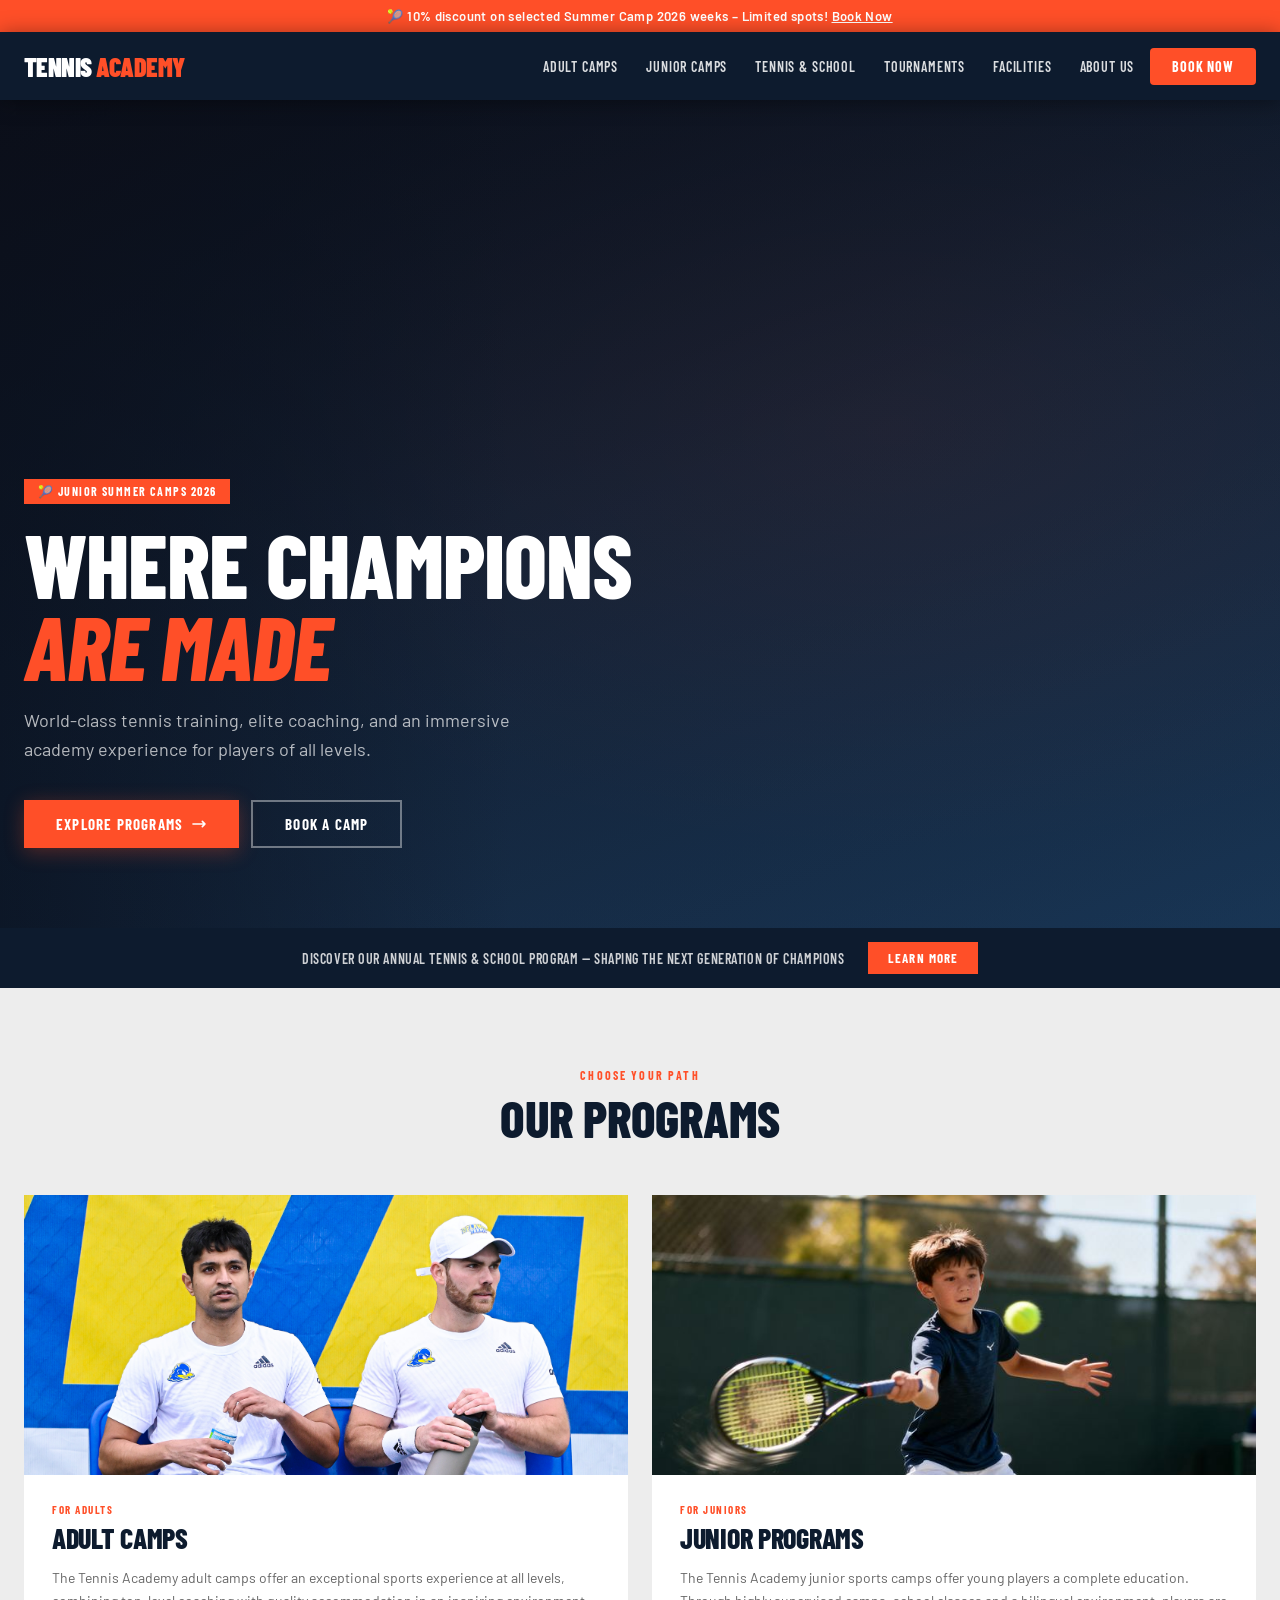
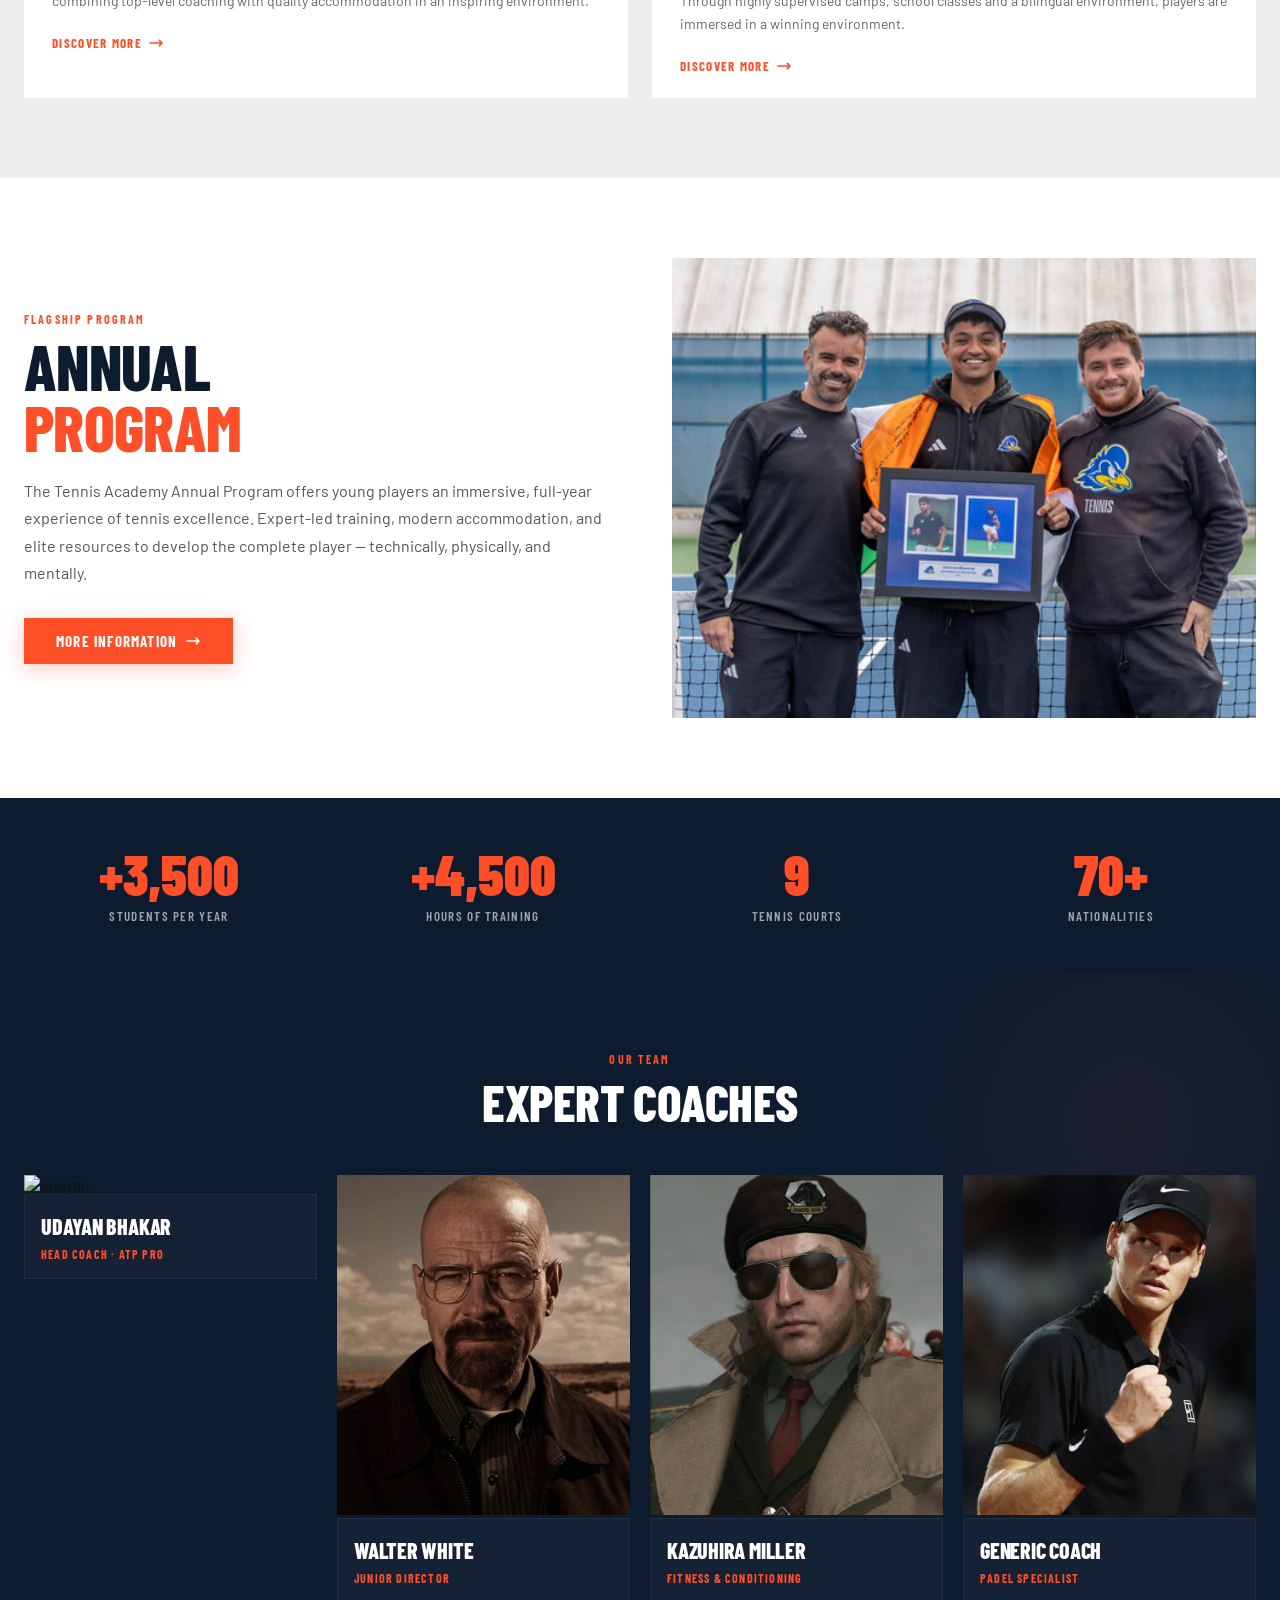
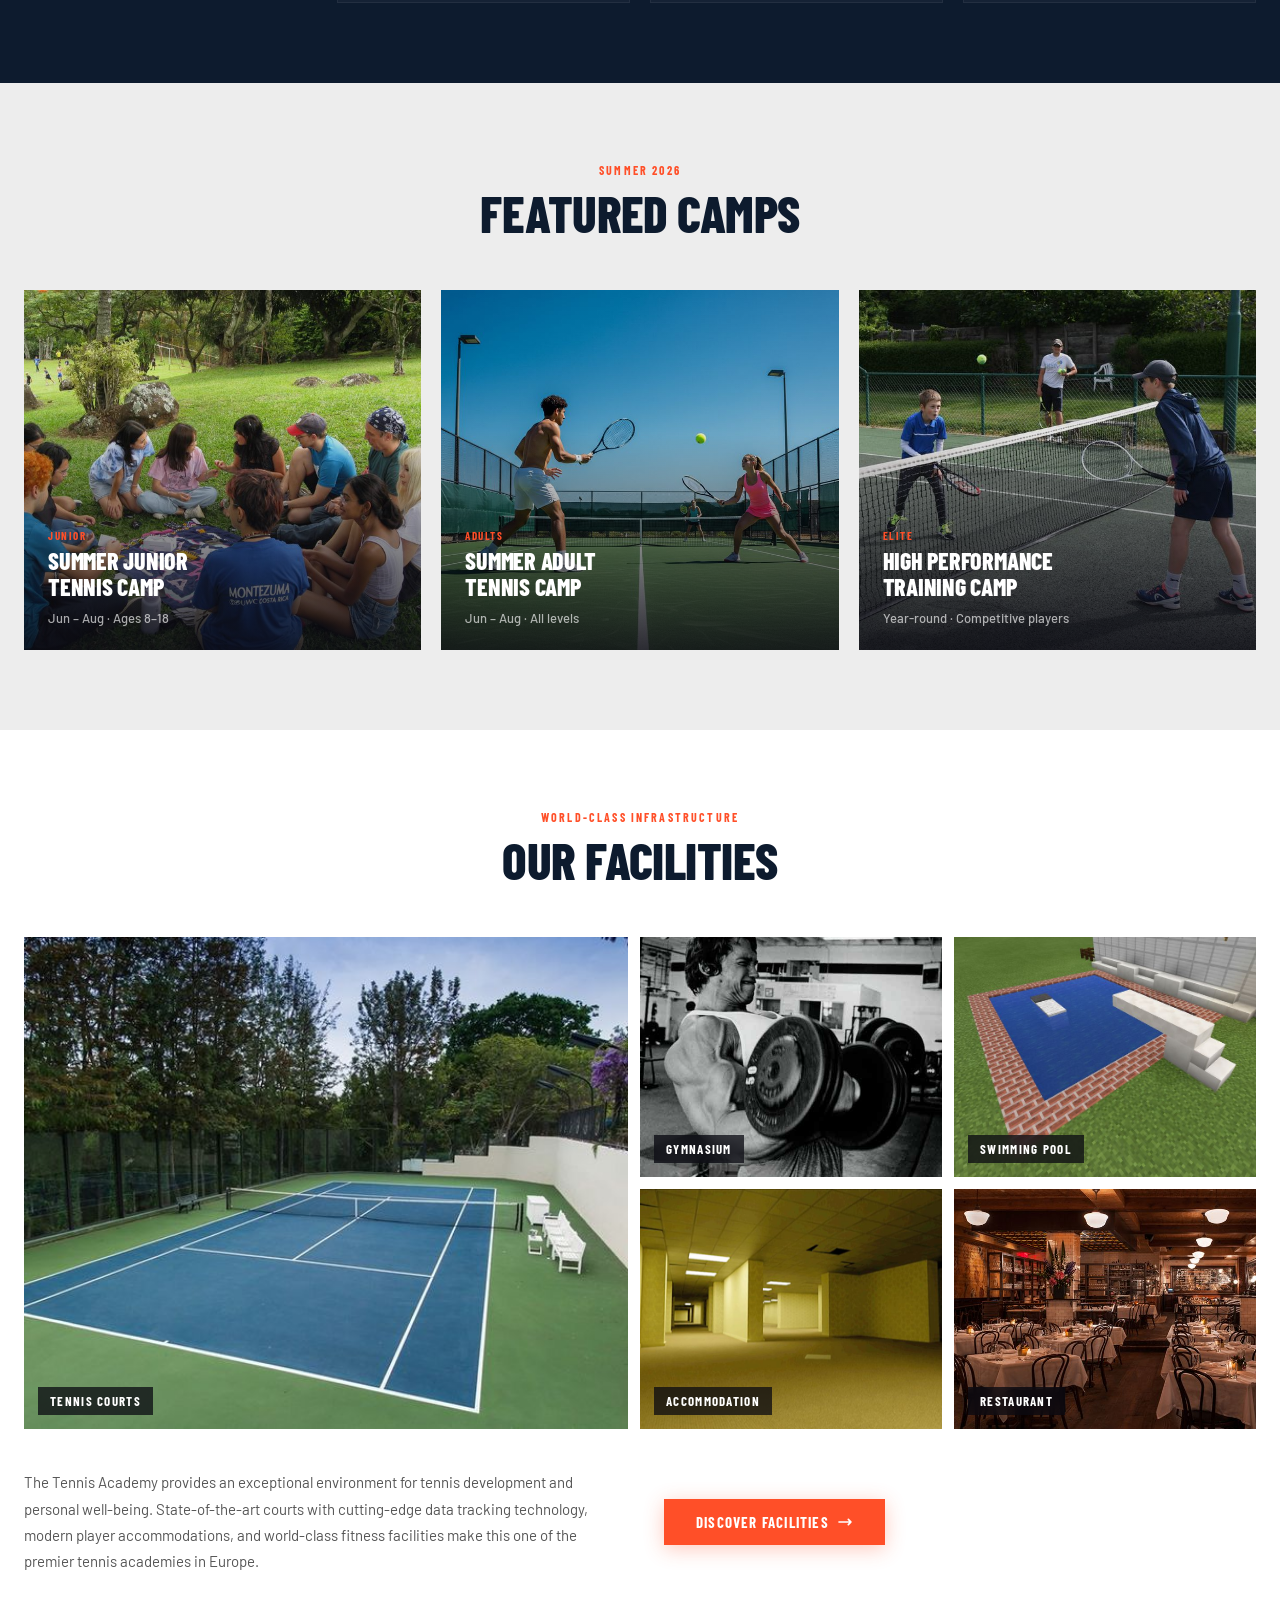
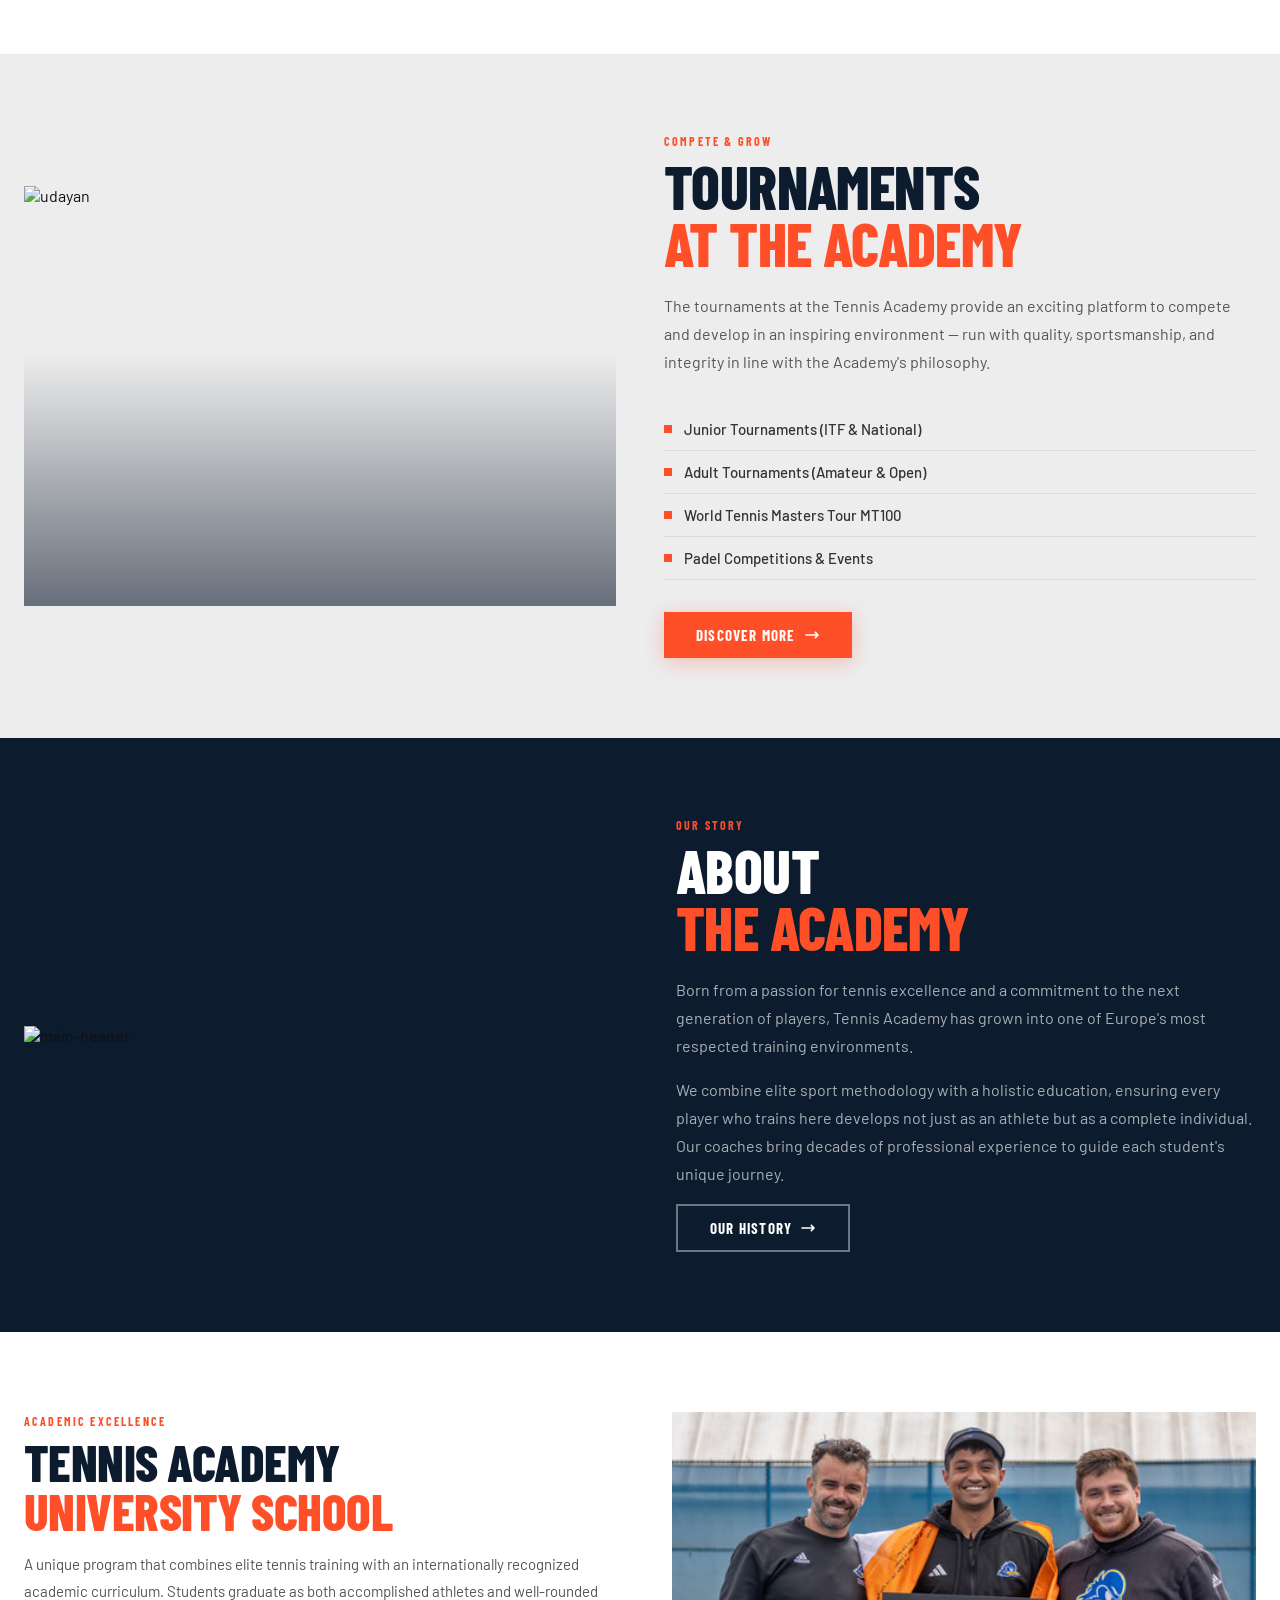
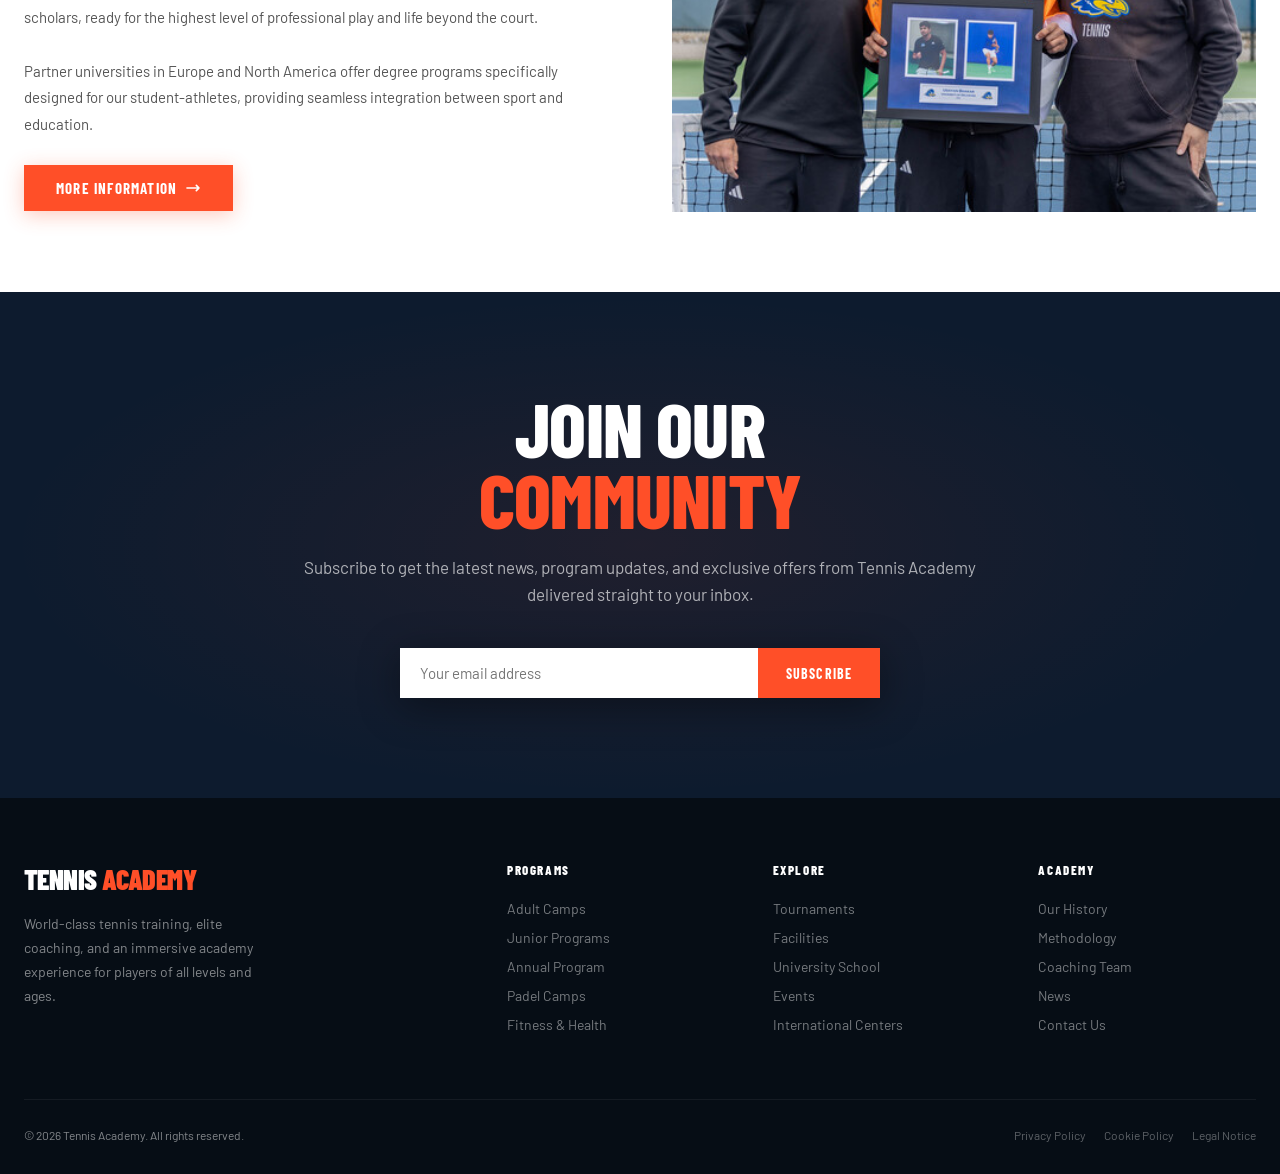
==== code/index.html @ d270b5f4 "Test Site deploy" ====
<!DOCTYPE html>
<html lang="en">
<head>
  <meta charset="UTF-8">
  <meta name="viewport" content="width=device-width, initial-scale=1.0">
  <title>Tennis Academy</title>

  <!-- Tailwind CSS (CDN) -->
  <script src="https://cdn.tailwindcss.com"></script>

  <!-- Google Fonts: Barlow + Barlow Condensed -->
  <link rel="preconnect" href="https://fonts.googleapis.com">
  <link rel="preconnect" href="https://fonts.gstatic.com" crossorigin>
  <link href="https://fonts.googleapis.com/css2?family=Barlow+Condensed:ital,wght@0,300;0,400;0,500;0,600;0,700;0,800;0,900;1,700&family=Barlow:wght@300;400;500;600;700&display=swap" rel="stylesheet">

  <!-- Stylesheet -->
  <link rel="stylesheet" href="styles.css">
</head>
<body>

<!-- ─── TOP BAR ─── -->
<div class="topbar">
  🎾 10% discount on selected Summer Camp 2026 weeks – Limited spots! <a href="#book">Book Now</a>
</div>

<!-- ─── NAV ─── -->
<nav>
  <div class="nav-inner">
    <div class="nav-logo">Tennis <span>Academy</span></div>
    <div class="nav-links">
      <a href="#programs">Adult Camps</a>
      <a href="#programs">Junior Camps</a>
      <a href="#annual">Tennis & School</a>
      <a href="#tournaments">Tournaments</a>
      <a href="#facilities">Facilities</a>
      <a href="#about">About Us</a>
      <a href="#book" class="nav-book">Book Now</a>
    </div>
    <div class="hamburger">
      <span></span><span></span><span></span>
    </div>
  </div>
</nav>

<!-- ─── HERO ─── -->
<section class="hero" id="home">
  <div class="hero-court-img">
    <img src="../assets/main-header.jpg" class="hero-img" alt="Tennis player">
    <div class="hero-img-overlay"></div>
  </div>
  <div style="position:absolute;inset:0;background:linear-gradient(160deg,rgba(10,10,18,0.75) 0%,rgba(10,10,18,0.3) 50%,rgba(10,10,18,0.1) 100%);"></div>
  <div class="hero-content">
    <div class="hero-badge">🎾 Junior Summer Camps 2026</div>
    <h1 class="hero-title">
      Where Champions<br><em>Are Made</em>
    </h1>
    <p class="hero-subtitle">
      World-class tennis training, elite coaching, and an immersive academy experience for players of all levels.
    </p>
    <div class="hero-actions">
      <a href="#programs" class="btn-primary">
        Explore Programs
        <svg width="16" height="16" fill="none" viewBox="0 0 24 24" stroke="currentColor" stroke-width="2.5"><path stroke-linecap="round" stroke-linejoin="round" d="M17 8l4 4m0 0l-4 4m4-4H3"/></svg>
      </a>
      <a href="#book" class="btn-outline">Book a Camp</a>
    </div>
  </div>
</section>

<!-- ─── ANNOUNCE STRIP ─── -->
<div class="announce-strip">
  <p>Discover our Annual Tennis & School Program — shaping the next generation of champions</p>
  <a href="#annual">Learn More</a>
</div>

<!-- ─── PROGRAMS ─── -->
<section class="programs-section" id="programs">
  <div style="max-width:1280px;margin:0 auto;">
    <div class="section-header">
      <span class="section-label">Choose Your Path</span>
      <h2 class="section-title">Our Programs</h2>
    </div>
    <div class="programs-grid">
      <div class="program-card">
        <div class="program-img-wrap">
          <img loading="lazy" src="../assets/adult camps.jpg" alt="Adult Camps" class="program-img">
          <div class="program-overlay"></div>
        </div>
        <div class="program-body">
          <span class="program-tag">For Adults</span>
          <h3 class="program-name">Adult Camps</h3>
          <p class="program-desc">The Tennis Academy adult camps offer an exceptional sports experience at all levels, combining top-level coaching with quality accommodation in an inspiring environment.</p>
          <a href="#" class="program-link">
            Discover More
            <svg width="16" height="16" fill="none" viewBox="0 0 24 24" stroke="currentColor" stroke-width="2.5"><path stroke-linecap="round" stroke-linejoin="round" d="M17 8l4 4m0 0l-4 4m4-4H3"/></svg>
          </a>
        </div>
      </div>
      <div class="program-card">
        <div class="program-img-wrap">
          <img loading="lazy" src="../assets/junior-program.jpg" alt="Junior Programs" class="program-img">
          <div class="program-overlay"></div>
        </div>
        <div class="program-body">
          <span class="program-tag">For Juniors</span>
          <h3 class="program-name">Junior Programs</h3>
          <p class="program-desc">The Tennis Academy junior sports camps offer young players a complete education. Through highly supervised camps, school classes and a bilingual environment, players are immersed in a winning environment.</p>
          <a href="#" class="program-link">
            Discover More
            <svg width="16" height="16" fill="none" viewBox="0 0 24 24" stroke="currentColor" stroke-width="2.5"><path stroke-linecap="round" stroke-linejoin="round" d="M17 8l4 4m0 0l-4 4m4-4H3"/></svg>
          </a>
        </div>
      </div>
    </div>
  </div>
</section>

<!-- ─── ANNUAL PROGRAM ─── -->
<section class="annual-section" id="annual">
  <div class="annual-inner">
    <div class="annual-text">
      <span class="section-label">Flagship Program</span>
      <h2>Annual<br><span>Program</span></h2>
      <p>The Tennis Academy Annual Program offers young players an immersive, full-year experience of tennis excellence. Expert-led training, modern accommodation, and elite resources to develop the complete player — technically, physically, and mentally.</p>
      <a href="#" class="btn-primary">
        More Information
        <svg width="16" height="16" fill="none" viewBox="0 0 24 24" stroke="currentColor" stroke-width="2.5"><path stroke-linecap="round" stroke-linejoin="round" d="M17 8l4 4m0 0l-4 4m4-4H3"/></svg>
      </a>
    </div>
    <div class="annual-img-wrap">
      <img loading="lazy" src="../assets/annual-program.jpg" alt="Annual Program" class="annual-img">
      <div class="annual-img-accent"></div>
    </div>
  </div>
</section>

<!-- ─── STATS BAR ─── -->
<div class="stats-bar">
  <div class="stats-inner">
    <div class="stat-item">
      <div class="stat-num">+3,500</div>
      <div class="stat-label">Students per year</div>
    </div>
    <div class="stat-item">
      <div class="stat-num">+4,500</div>
      <div class="stat-label">Hours of training</div>
    </div>
    <div class="stat-item">
      <div class="stat-num">9</div>
      <div class="stat-label">Tennis courts</div>
    </div>
    <div class="stat-item">
      <div class="stat-num">70+</div>
      <div class="stat-label">Nationalities</div>
    </div>
  </div>
</div>

<!-- ─── COACHES ─── -->
<section class="players-section" id="coaches">
  <div style="max-width:1280px;margin:0 auto;">
    <div class="section-header" style="margin-bottom:48px;">
      <span class="section-label">Our Team</span>
      <h2 class="section-title light">Expert Coaches</h2>
    </div>
    <div class="players-grid">
      <div class="player-card">
        <img loading="lazy" src="../assets/udayan.jpg" alt="udayan">
        <div class="player-card-body">
          <h4 class="player-name">Udayan Bhakar</h4>
          <span class="player-role">Head Coach · ATP Pro</span>
        </div>
      </div>
      <div class="player-card">
        <img loading="lazy" src="../assets/walter-white.jpg" alt="walter-white">
        <div class="player-card-body">
          <h4 class="player-name">Walter White</h4>
          <span class="player-role">Junior Director</span>
        </div>
      </div>
      <div class="player-card">
        <img loading="lazy" src="../assets/Kaz.jpg" alt="Kaz">
        <div class="player-card-body">
          <h4 class="player-name">Kazuhira Miller</h4>
          <span class="player-role">Fitness & Conditioning</span>
        </div>
      </div>
      <div class="player-card">
        <img loading="lazy" src="../assets/coach-2.jpg" alt="coach-2">
        <div class="player-card-body">
          <h4 class="player-name">Generic Coach</h4>
          <span class="player-role">Padel Specialist</span>
        </div>
      </div>
    </div>
  </div>
</section>

<!-- ─── FEATURED CAMPS ─── -->
<section class="camps-section" id="camps">
  <div style="max-width:1280px;margin:0 auto;">
    <div class="section-header">
      <span class="section-label">Summer 2026</span>
      <h2 class="section-title">Featured Camps</h2>
    </div>
    <div class="camps-grid">
      <div class="camp-card">
        <img loading="lazy" src="../assets/summer-junior-camp.jpg" alt="summer-junior-camp">
        <div class="camp-card-overlay">
          <span class="camp-type">Junior</span>
          <h3 class="camp-name">Summer Junior<br>Tennis Camp</h3>
          <div class="camp-meta">Jun – Aug · Ages 8–18</div>
        </div>
      </div>
      <div class="camp-card">
        <img loading="lazy" src="../assets/summer-adult-camp.jpg" alt="summer-adult-camp">
        <div class="camp-card-overlay">
          <span class="camp-type">Adults</span>
          <h3 class="camp-name">Summer Adult<br>Tennis Camp</h3>
          <div class="camp-meta">Jun – Aug · All levels</div>
        </div>
      </div>
      <div class="camp-card">
        <img loading="lazy" src="../assets/high-performance-camp.jpg" alt="high-performance-camp">
        <div class="camp-card-overlay">
          <span class="camp-type">Elite</span>
          <h3 class="camp-name">High Performance<br>Training Camp</h3>
          <div class="camp-meta">Year-round · Competitive players</div>
        </div>
      </div>
    </div>
  </div>
</section>

<!-- ─── FACILITIES ─── -->
<section class="facilities-section" id="facilities">
  <div style="max-width:1280px;margin:0 auto;">
    <div class="section-header">
      <span class="section-label">World-Class Infrastructure</span>
      <h2 class="section-title">Our Facilities</h2>
    </div>
    <div class="facilities-grid">
      <div class="facility-card">
        <img loading="lazy" src="../assets/tennis-court.jpg" alt="tennis-court">
        <div class="facility-label">Tennis Courts</div>
      </div>
      <div class="facility-card">
        <img loading="lazy" src="../assets/gymnasium.jpg" alt="gymnasium">
        <div class="facility-label">Gymnasium</div>
      </div>
      <div class="facility-card">
        <img loading="lazy" src="../assets/swimming-pool.jpg" alt="swimming-pool">
        <div class="facility-label">Swimming Pool</div>
      </div>
      <div class="facility-card">
        <img loading="lazy" src="../assets/accommodation.jpg" alt="accommodation">
        <div class="facility-label">Accommodation</div>
      </div>
      <div class="facility-card">
        <img loading="lazy" src="../assets/restaurant.jpg" alt="restaurant">
        <div class="facility-label">Restaurant</div>
      </div>
    </div>
    <div class="facilities-desc">
      <p>The Tennis Academy provides an exceptional environment for tennis development and personal well-being. State-of-the-art courts with cutting-edge data tracking technology, modern player accommodations, and world-class fitness facilities make this one of the premier tennis academies in Europe.</p>
      <div>
        <a href="#" class="btn-primary" style="margin-bottom:0;">
          Discover Facilities
          <svg width="16" height="16" fill="none" viewBox="0 0 24 24" stroke="currentColor" stroke-width="2.5"><path stroke-linecap="round" stroke-linejoin="round" d="M17 8l4 4m0 0l-4 4m4-4H3"/></svg>
        </a>
      </div>
    </div>
  </div>
</section>

<!-- ─── TOURNAMENTS ─── -->
<section class="tournaments-section" id="tournaments">
  <div class="tournaments-inner">
    <div class="tournament-img">
      <img loading="lazy" src="../assets/udayan.jpg" alt="udayan">
    </div>
    <div class="tournament-text">
      <span class="section-label">Compete & Grow</span>
      <h2>Tournaments<br><span>at the Academy</span></h2>
      <p>The tournaments at the Tennis Academy provide an exciting platform to compete and develop in an inspiring environment — run with quality, sportsmanship, and integrity in line with the Academy's philosophy.</p>
      <ul class="tournament-list">
        <li>Junior Tournaments (ITF & National)</li>
        <li>Adult Tournaments (Amateur & Open)</li>
        <li>World Tennis Masters Tour MT100</li>
        <li>Padel Competitions & Events</li>
      </ul>
      <a href="#" class="btn-primary">
        Discover More
        <svg width="16" height="16" fill="none" viewBox="0 0 24 24" stroke="currentColor" stroke-width="2.5"><path stroke-linecap="round" stroke-linejoin="round" d="M17 8l4 4m0 0l-4 4m4-4H3"/></svg>
      </a>
    </div>
  </div>
</section>

<!-- ─── ABOUT ─── -->
<section class="about-section" id="about">
  <div class="about-inner">
    <div class="about-img">
      <img loading="lazy" src="../assets/main-header.jpg" alt="main-header">
      <div class="about-img-frame"></div>
    </div>
    <div class="about-text">
      <span class="section-label" style="color:var(--primary);">Our Story</span>
      <h2>About<br><span>the Academy</span></h2>
      <p>Born from a passion for tennis excellence and a commitment to the next generation of players, Tennis Academy has grown into one of Europe's most respected training environments.</p>
      <p>We combine elite sport methodology with a holistic education, ensuring every player who trains here develops not just as an athlete but as a complete individual. Our coaches bring decades of professional experience to guide each student's unique journey.</p>
      <a href="#" class="btn-outline">
        Our History
        <svg width="16" height="16" fill="none" viewBox="0 0 24 24" stroke="currentColor" stroke-width="2.5"><path stroke-linecap="round" stroke-linejoin="round" d="M17 8l4 4m0 0l-4 4m4-4H3"/></svg>
      </a>
    </div>
  </div>
</section>

<!-- ─── UNIVERSITY SCHOOL ─── -->
<section class="university-section" id="school">
  <div class="university-inner">
    <div class="university-text">
      <span class="section-label">Academic Excellence</span>
      <h2>Tennis Academy<br><span>University School</span></h2>
      <p>A unique program that combines elite tennis training with an internationally recognized academic curriculum. Students graduate as both accomplished athletes and well-rounded scholars, ready for the highest level of professional play and life beyond the court.</p>
      <p>Partner universities in Europe and North America offer degree programs specifically designed for our student-athletes, providing seamless integration between sport and education.</p>
      <a href="#" class="btn-primary">
        More Information
        <svg width="16" height="16" fill="none" viewBox="0 0 24 24" stroke="currentColor" stroke-width="2.5"><path stroke-linecap="round" stroke-linejoin="round" d="M17 8l4 4m0 0l-4 4m4-4H3"/></svg>
      </a>
    </div>
    <div class="university-img">
      <img loading="lazy" src="../assets/annual-program.jpg" alt="annual-program">
    </div>
  </div>
</section>

<!-- ─── COMMUNITY CTA ─── -->
<section class="cta-section" id="book">
  <div class="cta-inner">
    <h2>Join Our<br><span>Community</span></h2>
    <p>Subscribe to get the latest news, program updates, and exclusive offers from Tennis Academy delivered straight to your inbox.</p>
    <div class="cta-form">
      <input type="email" placeholder="Your email address">
      <button type="button">Subscribe</button>
    </div>
  </div>
</section>

<!-- ─── FOOTER ─── -->
<footer>
  <div class="footer-inner">
    <div class="footer-top">
      <div class="footer-brand">
        <div class="footer-logo">Tennis <span>Academy</span></div>
        <p>World-class tennis training, elite coaching, and an immersive academy experience for players of all levels and ages.</p>
      </div>
      <div class="footer-col">
        <h5>Programs</h5>
        <ul>
          <li><a href="#">Adult Camps</a></li>
          <li><a href="#">Junior Programs</a></li>
          <li><a href="#">Annual Program</a></li>
          <li><a href="#">Padel Camps</a></li>
          <li><a href="#">Fitness & Health</a></li>
        </ul>
      </div>
      <div class="footer-col">
        <h5>Explore</h5>
        <ul>
          <li><a href="#">Tournaments</a></li>
          <li><a href="#">Facilities</a></li>
          <li><a href="#">University School</a></li>
          <li><a href="#">Events</a></li>
          <li><a href="#">International Centers</a></li>
        </ul>
      </div>
      <div class="footer-col">
        <h5>Academy</h5>
        <ul>
          <li><a href="#">Our History</a></li>
          <li><a href="#">Methodology</a></li>
          <li><a href="#">Coaching Team</a></li>
          <li><a href="#">News</a></li>
          <li><a href="#">Contact Us</a></li>
        </ul>
      </div>
    </div>
    <div class="footer-bottom">
      <span>© 2026 Tennis Academy. All rights reserved.</span>
      <div>
        <a href="#">Privacy Policy</a>
        <a href="#">Cookie Policy</a>
        <a href="#">Legal Notice</a>
      </div>
    </div>
  </div>
</footer>

<!-- JavaScript -->
<script src="main.js"></script>

</body>
</html>
---- code/styles.css ----
/* ─────────────────────────────────────────
   Tennis Academy — Stylesheet
   fonts loaded via index.html <link> tags
───────────────────────────────────────── */

/* ─── CSS VARIABLES ─── */
:root {
  --primary: #FF4F28;
  --primary-dark: #d93d1a;
  --primary-light: #ff6b4a;
  --secondary: #EDEDED;
  --dark: #0a0a0a;
  --navy: #0d1b2e;
  --navy-mid: #162840;
  --white: #ffffff;
}

/* ─── RESET ─── */
* { box-sizing: border-box; margin: 0; padding: 0; }

body {
  font-family: 'Barlow', sans-serif;
  background: #fff;
  color: #111;
  overflow-x: hidden;
}

h1, h2, h3, h4, h5 {
  font-family: 'Barlow Condensed', sans-serif;
  font-weight: 800;
  letter-spacing: -0.01em;
}

/* ─── TOP BAR ─── */
.topbar {
  background: var(--primary);
  color: white;
  text-align: center;
  font-size: 13px;
  font-weight: 600;
  padding: 8px 16px;
  letter-spacing: 0.03em;
}
.topbar a { color: white; text-decoration: underline; }

/* ─── NAV ─── */
nav {
  background: var(--navy);
  position: sticky;
  top: 0;
  z-index: 100;
  box-shadow: 0 2px 20px rgba(0,0,0,0.4);
}
.nav-inner {
  max-width: 1280px;
  margin: 0 auto;
  display: flex;
  align-items: center;
  justify-content: space-between;
  padding: 0 24px;
  height: 68px;
}
.nav-logo {
  font-family: 'Barlow Condensed', sans-serif;
  font-weight: 900;
  font-size: 26px;
  color: white;
  letter-spacing: -0.02em;
  text-transform: uppercase;
}
.nav-logo span { color: var(--primary); }
.nav-links {
  display: flex;
  gap: 4px;
  align-items: center;
}
.nav-links a {
  color: rgba(255,255,255,0.85);
  text-decoration: none;
  font-family: 'Barlow Condensed', sans-serif;
  font-weight: 600;
  font-size: 14px;
  letter-spacing: 0.06em;
  text-transform: uppercase;
  padding: 6px 12px;
  border-radius: 4px;
  transition: color 0.2s, background 0.2s;
}
.nav-links a:hover { color: white; background: rgba(255,255,255,0.08); }
.nav-book {
  background: var(--primary);
  color: white !important;
  padding: 10px 22px !important;
  border-radius: 4px;
  font-weight: 700 !important;
  transition: background 0.2s, transform 0.15s !important;
}
.nav-book:hover { background: var(--primary-dark) !important; transform: translateY(-1px); }

/* ─── MOBILE NAV TOGGLE ─── */
.hamburger {
  display: none;
  flex-direction: column;
  gap: 5px;
  cursor: pointer;
  padding: 4px;
}
.hamburger span {
  display: block;
  width: 24px; height: 2px;
  background: white;
  border-radius: 2px;
  transition: transform 0.3s;
}
@media (max-width: 1024px) {
  .nav-links { display: none; }
  .hamburger { display: flex; }
  .nav-links.open {
    display: flex;
    flex-direction: column;
    position: absolute;
    top: 68px;
    left: 0; right: 0;
    background: var(--navy);
    padding: 16px 24px 24px;
    gap: 4px;
    border-top: 1px solid rgba(255,255,255,0.08);
    box-shadow: 0 8px 32px rgba(0,0,0,0.5);
  }
}

/* ─── HERO ─── */
.hero {
  position: relative;
  height: 92vh;
  min-height: 600px;
  overflow: hidden;
  display: flex;
  align-items: flex-end;
}
.hero-bg {
  position: absolute;
  inset: 0;
  background: url('https://placehold.co/1600x900/0d1b2e/1e3a5f?text=') center/cover no-repeat;
}
.hero-bg::before {
  content: '';
  position: absolute;
  inset: 0;
  background: linear-gradient(
    to right,
    rgba(10,10,18,0.88) 0%,
    rgba(10,10,18,0.5) 50%,
    rgba(10,10,18,0.15) 100%
  );
}
.hero-bg::after {
  content: '';
  position: absolute;
  bottom: 0; left: 0; right: 0;
  height: 200px;
  background: linear-gradient(to top, rgba(10,10,18,0.9), transparent);
}
.hero-court-img {
  position: absolute;
  inset: 0;
  background:
    radial-gradient(ellipse at 70% 40%, rgba(255,79,40,0.08) 0%, transparent 60%),
    linear-gradient(160deg, #0d1b2e 0%, #162840 40%, #1a3a5c 100%);
  overflow: hidden;
}
.hero-img {
  position: absolute;
  inset: 0;
  width: 100%;
  height: 100%;
  object-fit: cover;
  opacity: 0.7;
  filter: saturate(0.8);
  mix-blend-mode: luminosity;
}
.hero-img-overlay {
  position: absolute;
  inset: 0;
  width: 100%;
  background: linear-gradient(to right, rgba(13,27,46,1) 0%, transparent 40%);
}
.hero-content {
  position: relative;
  z-index: 2;
  max-width: 1280px;
  width: 100%;
  margin: 0 auto;
  padding: 0 24px 80px;
}
.hero-badge {
  display: inline-block;
  background: var(--primary);
  color: white;
  font-family: 'Barlow Condensed', sans-serif;
  font-weight: 700;
  font-size: 12px;
  letter-spacing: 0.12em;
  text-transform: uppercase;
  padding: 5px 14px;
  margin-bottom: 18px;
}
.hero-title {
  font-size: clamp(52px, 7vw, 96px);
  color: white;
  line-height: 0.92;
  text-transform: uppercase;
  margin-bottom: 20px;
}
.hero-title em {
  color: var(--primary);
  font-style: italic;
}
.hero-subtitle {
  color: rgba(255,255,255,0.7);
  font-size: 18px;
  max-width: 520px;
  line-height: 1.6;
  margin-bottom: 36px;
  font-weight: 400;
}
.hero-actions { display: flex; gap: 12px; flex-wrap: wrap; }

/* ─── BUTTONS ─── */
.btn-primary {
  background: var(--primary);
  color: white;
  font-family: 'Barlow Condensed', sans-serif;
  font-weight: 700;
  font-size: 15px;
  letter-spacing: 0.08em;
  text-transform: uppercase;
  padding: 14px 32px;
  border: none;
  cursor: pointer;
  text-decoration: none;
  display: inline-flex;
  align-items: center;
  gap: 8px;
  transition: background 0.2s, transform 0.15s, box-shadow 0.2s;
  box-shadow: 0 4px 20px rgba(255,79,40,0.3);
}
.btn-primary:hover {
  background: var(--primary-dark);
  transform: translateY(-2px);
  box-shadow: 0 6px 28px rgba(255,79,40,0.45);
}
.btn-outline {
  background: transparent;
  color: white;
  font-family: 'Barlow Condensed', sans-serif;
  font-weight: 700;
  font-size: 15px;
  letter-spacing: 0.08em;
  text-transform: uppercase;
  padding: 13px 32px;
  border: 2px solid rgba(255,255,255,0.4);
  cursor: pointer;
  text-decoration: none;
  display: inline-flex;
  align-items: center;
  gap: 8px;
  transition: border-color 0.2s, background 0.2s, transform 0.15s;
}
.btn-outline:hover {
  border-color: white;
  background: rgba(255,255,255,0.08);
  transform: translateY(-2px);
}

/* ─── ANNOUNCEMENT STRIP ─── */
.announce-strip {
  background: var(--navy);
  color: white;
  padding: 14px 24px;
  display: flex;
  align-items: center;
  justify-content: center;
  gap: 24px;
  flex-wrap: wrap;
}
.announce-strip p {
  font-family: 'Barlow Condensed', sans-serif;
  font-weight: 600;
  font-size: 14px;
  letter-spacing: 0.04em;
  text-transform: uppercase;
  color: rgba(255,255,255,0.8);
}
.announce-strip a {
  background: var(--primary);
  color: white;
  font-family: 'Barlow Condensed', sans-serif;
  font-weight: 700;
  font-size: 13px;
  letter-spacing: 0.08em;
  text-transform: uppercase;
  padding: 8px 20px;
  text-decoration: none;
  transition: background 0.2s;
}
.announce-strip a:hover { background: var(--primary-dark); }

/* ─── SECTION HEADER ─── */
.section-header {
  text-align: center;
  margin-bottom: 52px;
}
.section-label {
  font-family: 'Barlow Condensed', sans-serif;
  font-weight: 700;
  font-size: 12px;
  letter-spacing: 0.18em;
  text-transform: uppercase;
  color: var(--primary);
  margin-bottom: 10px;
  display: block;
}
.section-title {
  font-size: clamp(36px, 4vw, 56px);
  color: var(--navy);
  text-transform: uppercase;
  line-height: 1;
}
.section-title.light { color: white; }

/* ─── PROGRAMS ─── */
.programs-section {
  background: var(--secondary);
  padding: 80px 24px;
}
.programs-grid {
  max-width: 1280px;
  margin: 0 auto;
  display: grid;
  grid-template-columns: repeat(2, 1fr);
  gap: 24px;
}
@media (max-width: 768px) { .programs-grid { grid-template-columns: 1fr; } }
.program-card {
  background: white;
  overflow: hidden;
  position: relative;
  cursor: pointer;
}
.program-card:hover .program-img { transform: scale(1.05); }
.program-card:hover .program-overlay { opacity: 1; }
.program-img-wrap {
  height: 280px;
  overflow: hidden;
  position: relative;
}
.program-img {
  width: 100%;
  height: 100%;
  object-fit: cover;
  object-position: center 20%;
  transition: transform 0.5s cubic-bezier(0.25,0.46,0.45,0.94);
}
.program-overlay {
  position: absolute;
  inset: 0;
  background: rgba(255,79,40,0.2);
  opacity: 0;
  transition: opacity 0.3s;
}
.program-body {
  padding: 28px 28px 24px;
}
.program-tag {
  font-family: 'Barlow Condensed', sans-serif;
  font-weight: 700;
  font-size: 11px;
  letter-spacing: 0.14em;
  text-transform: uppercase;
  color: var(--primary);
  margin-bottom: 8px;
  display: block;
}
.program-name {
  font-size: 28px;
  color: var(--navy);
  text-transform: uppercase;
  margin-bottom: 12px;
  line-height: 1.05;
}
.program-desc {
  color: #666;
  font-size: 14px;
  line-height: 1.65;
  margin-bottom: 20px;
}
.program-link {
  display: inline-flex;
  align-items: center;
  gap: 6px;
  color: var(--primary);
  font-family: 'Barlow Condensed', sans-serif;
  font-weight: 700;
  font-size: 13px;
  letter-spacing: 0.1em;
  text-transform: uppercase;
  text-decoration: none;
  transition: gap 0.2s;
}
.program-link:hover { gap: 10px; }
.program-link svg { transition: transform 0.2s; }
.program-link:hover svg { transform: translateX(3px); }

/* ─── ANNUAL PROGRAM ─── */
.annual-section {
  background: white;
  padding: 80px 24px;
}
.annual-inner {
  max-width: 1280px;
  margin: 0 auto;
  display: grid;
  grid-template-columns: 1fr 1fr;
  gap: 64px;
  align-items: center;
}
@media (max-width: 900px) { .annual-inner { grid-template-columns: 1fr; } }
.annual-text h2 {
  font-size: clamp(40px, 5vw, 64px);
  color: var(--navy);
  text-transform: uppercase;
  line-height: 0.95;
  margin-bottom: 20px;
}
.annual-text h2 span { color: var(--primary); }
.annual-text p {
  color: #555;
  font-size: 16px;
  line-height: 1.7;
  margin-bottom: 32px;
}
.annual-img-wrap {
  position: relative;
  height: 460px;
}
.annual-img {
  width: 100%;
  height: 100%;
  object-fit: cover;
}
.annual-img-accent {
  position: absolute;
  bottom: -16px;
  right: -16px;
  width: 120px;
  height: 120px;
  background: var(--primary);
  z-index: -1;
}

/* ─── STATS BAR ─── */
.stats-bar {
  background: var(--navy);
  padding: 48px 24px;
}
.stats-inner {
  max-width: 1280px;
  margin: 0 auto;
  display: grid;
  grid-template-columns: repeat(4, 1fr);
  gap: 24px;
  text-align: center;
}
@media (max-width: 768px) { .stats-inner { grid-template-columns: repeat(2, 1fr); } }
.stat-num {
  font-family: 'Barlow Condensed', sans-serif;
  font-weight: 900;
  font-size: 56px;
  color: var(--primary);
  line-height: 1;
  margin-bottom: 6px;
}
.stat-num sup {
  font-size: 26px;
  vertical-align: super;
}
.stat-label {
  font-family: 'Barlow Condensed', sans-serif;
  font-weight: 600;
  font-size: 13px;
  letter-spacing: 0.1em;
  text-transform: uppercase;
  color: rgba(255,255,255,0.6);
}

/* ─── FEATURED CAMPS ─── */
.camps-section {
  background: var(--secondary);
  padding: 80px 24px;
}
.camps-grid {
  max-width: 1280px;
  margin: 0 auto;
  display: grid;
  grid-template-columns: repeat(3, 1fr);
  gap: 20px;
}
@media (max-width: 900px) { .camps-grid { grid-template-columns: 1fr 1fr; } }
@media (max-width: 600px) { .camps-grid { grid-template-columns: 1fr; } }
.camp-card {
  position: relative;
  height: 360px;
  overflow: hidden;
  cursor: pointer;
}
.camp-card img {
  width: 100%;
  height: 100%;
  object-fit: cover;
  transition: transform 0.5s cubic-bezier(0.25,0.46,0.45,0.94);
}
.camp-card:hover img { transform: scale(1.08); }
.camp-card-overlay {
  position: absolute;
  inset: 0;
  background: linear-gradient(to top, rgba(10,10,18,0.85) 0%, rgba(10,10,18,0.1) 60%);
  display: flex;
  flex-direction: column;
  justify-content: flex-end;
  padding: 24px;
}
.camp-type {
  font-family: 'Barlow Condensed', sans-serif;
  font-weight: 700;
  font-size: 11px;
  letter-spacing: 0.14em;
  text-transform: uppercase;
  color: var(--primary);
  margin-bottom: 6px;
}
.camp-name {
  font-size: 24px;
  color: white;
  text-transform: uppercase;
  line-height: 1.1;
}
.camp-meta {
  margin-top: 10px;
  font-size: 13px;
  color: rgba(255,255,255,0.65);
  font-weight: 500;
}

/* ─── PLAYERS / COACHES ─── */
.players-section {
  background: var(--navy);
  padding: 80px 24px;
  position: relative;
  overflow: hidden;
}
.players-section::before {
  content: '';
  position: absolute;
  top: -100px; right: -100px;
  width: 500px; height: 500px;
  background: radial-gradient(circle, rgba(255,79,40,0.06) 0%, transparent 70%);
}
.players-grid {
  max-width: 1280px;
  margin: 0 auto;
  display: grid;
  grid-template-columns: repeat(4, 1fr);
  gap: 20px;
}
@media (max-width: 900px) { .players-grid { grid-template-columns: repeat(2, 1fr); } }
.player-card {
  position: relative;
  overflow: hidden;
  cursor: pointer;
}
.player-card img {
  width: 100%;
  height: 340px;
  object-fit: cover;
  filter: grayscale(20%);
  transition: filter 0.3s, transform 0.4s;
}
.player-card:hover img {
  filter: grayscale(0%);
  transform: scale(1.04);
}
.player-card-body {
  background: rgba(255,255,255,0.03);
  border: 1px solid rgba(255,255,255,0.06);
  padding: 18px 16px 16px;
}
.player-name {
  font-size: 22px;
  color: white;
  text-transform: uppercase;
  margin-bottom: 4px;
}
.player-role {
  font-size: 12px;
  color: var(--primary);
  font-family: 'Barlow Condensed', sans-serif;
  font-weight: 700;
  letter-spacing: 0.1em;
  text-transform: uppercase;
}

/* ─── FACILITIES ─── */
.facilities-section {
  background: white;
  padding: 80px 24px;
}
.facilities-grid {
  max-width: 1280px;
  margin: 0 auto;
  display: grid;
  grid-template-columns: 2fr 1fr 1fr;
  grid-template-rows: 240px 240px;
  gap: 12px;
}
@media (max-width: 900px) { .facilities-grid { grid-template-columns: 1fr 1fr; grid-template-rows: auto; } }
.facility-card {
  overflow: hidden;
  position: relative;
  cursor: pointer;
}
.facility-card img {
  width: 100%;
  height: 100%;
  object-fit: cover;
  transition: transform 0.5s;
}
.facility-card:hover img { transform: scale(1.06); }
.facility-card:first-child { grid-row: 1 / 3; }
.facility-label {
  position: absolute;
  bottom: 14px;
  left: 14px;
  background: rgba(10,10,18,0.75);
  backdrop-filter: blur(6px);
  color: white;
  font-family: 'Barlow Condensed', sans-serif;
  font-weight: 700;
  font-size: 13px;
  letter-spacing: 0.1em;
  text-transform: uppercase;
  padding: 6px 12px;
}
.facilities-desc {
  max-width: 1280px;
  margin: 40px auto 0;
  display: grid;
  grid-template-columns: 1fr 1fr;
  gap: 48px;
  align-items: center;
}
@media (max-width: 768px) { .facilities-desc { grid-template-columns: 1fr; } }
.facilities-desc p {
  color: #555;
  font-size: 15px;
  line-height: 1.75;
}

/* ─── ABOUT ─── */
.about-section {
  background: var(--navy);
  padding: 80px 24px;
}
.about-inner {
  max-width: 1280px;
  margin: 0 auto;
  display: grid;
  grid-template-columns: 1fr 1fr;
  gap: 72px;
  align-items: center;
}
@media (max-width: 900px) { .about-inner { grid-template-columns: 1fr; } }
.about-img { position: relative; }
.about-img img {
  width: 100%;
  height: 500px;
  object-fit: cover;
}
.about-img-frame {
  position: absolute;
  top: -12px;
  left: -12px;
  right: 12px;
  bottom: 12px;
  border: 2px solid var(--primary);
  z-index: -1;
}
.about-text h2 {
  font-size: clamp(40px, 5vw, 60px);
  color: white;
  text-transform: uppercase;
  line-height: 0.95;
  margin-bottom: 20px;
}
.about-text h2 span { color: var(--primary); }
.about-text p {
  color: rgba(255,255,255,0.65);
  font-size: 16px;
  line-height: 1.75;
  margin-bottom: 16px;
}

/* ─── TOURNAMENTS ─── */
.tournaments-section {
  background: var(--secondary);
  padding: 80px 24px;
}
.tournaments-inner {
  max-width: 1280px;
  margin: 0 auto;
  display: grid;
  grid-template-columns: 1fr 1fr;
  gap: 48px;
  align-items: center;
}
@media (max-width: 900px) { .tournaments-inner { grid-template-columns: 1fr; } }
.tournament-img {
  position: relative;
  height: 420px;
  overflow: hidden;
}
.tournament-img img {
  width: 100%;
  height: 100%;
  object-fit: cover;
}
.tournament-img::after {
  content: '';
  position: absolute;
  inset: 0;
  background: linear-gradient(to bottom, transparent 40%, rgba(13,27,46,0.6));
}
.tournament-text h2 {
  font-size: clamp(40px, 5vw, 60px);
  color: var(--navy);
  text-transform: uppercase;
  line-height: 0.95;
  margin-bottom: 20px;
}
.tournament-text h2 span { color: var(--primary); }
.tournament-text p {
  color: #555;
  font-size: 16px;
  line-height: 1.75;
  margin-bottom: 32px;
}
.tournament-list {
  list-style: none;
  margin-bottom: 32px;
}
.tournament-list li {
  display: flex;
  align-items: center;
  gap: 12px;
  padding: 12px 0;
  border-bottom: 1px solid rgba(0,0,0,0.08);
  font-size: 15px;
  font-weight: 500;
  color: #333;
}
.tournament-list li::before {
  content: '';
  width: 8px; height: 8px;
  background: var(--primary);
  flex-shrink: 0;
}

/* ─── UNIVERSITY ─── */
.university-section {
  background: white;
  padding: 80px 24px;
}
.university-inner {
  max-width: 1280px;
  margin: 0 auto;
  display: grid;
  grid-template-columns: 1fr 1fr;
  gap: 64px;
  align-items: center;
}
@media (max-width: 900px) { .university-inner { grid-template-columns: 1fr; } }
.university-text h2 {
  font-size: clamp(36px, 4vw, 52px);
  color: var(--navy);
  text-transform: uppercase;
  line-height: 0.95;
  margin-bottom: 16px;
}
.university-text h2 span { color: var(--primary); }
.university-text p {
  color: #555;
  font-size: 15px;
  line-height: 1.75;
  margin-bottom: 28px;
}
.university-img {
  height: 400px;
  overflow: hidden;
  position: relative;
}
.university-img img { width: 100%; height: 100%; object-fit: cover; }

/* ─── COMMUNITY CTA ─── */
.cta-section {
  background: var(--navy);
  position: relative;
  overflow: hidden;
  padding: 100px 24px;
  text-align: center;
}
.cta-section::before {
  content: '';
  position: absolute;
  inset: 0;
  background: url('https://placehold.co/1600x600/0d1b2e/162840?text=') center/cover;
  opacity: 0.3;
}
.cta-section::after {
  content: '';
  position: absolute;
  inset: 0;
  background: radial-gradient(ellipse at center, rgba(255,79,40,0.08) 0%, transparent 70%);
}
.cta-inner {
  position: relative;
  z-index: 2;
  max-width: 700px;
  margin: 0 auto;
}
.cta-inner h2 {
  font-size: clamp(44px, 6vw, 80px);
  color: white;
  text-transform: uppercase;
  line-height: 0.92;
  margin-bottom: 20px;
}
.cta-inner h2 span { color: var(--primary); }
.cta-inner p {
  color: rgba(255,255,255,0.65);
  font-size: 17px;
  line-height: 1.6;
  margin-bottom: 40px;
}
.cta-form {
  display: flex;
  gap: 0;
  max-width: 480px;
  margin: 0 auto;
  box-shadow: 0 8px 40px rgba(0,0,0,0.4);
}
.cta-form input {
  flex: 1;
  padding: 16px 20px;
  border: none;
  font-family: 'Barlow', sans-serif;
  font-size: 15px;
  outline: none;
  background: white;
}
.cta-form button {
  background: var(--primary);
  color: white;
  border: none;
  padding: 16px 28px;
  font-family: 'Barlow Condensed', sans-serif;
  font-weight: 700;
  font-size: 14px;
  letter-spacing: 0.08em;
  text-transform: uppercase;
  cursor: pointer;
  transition: background 0.2s;
  white-space: nowrap;
}
.cta-form button:hover { background: var(--primary-dark); }

/* ─── FOOTER ─── */
footer {
  background: #060d15;
  color: rgba(255,255,255,0.5);
  padding: 64px 24px 32px;
}
.footer-inner {
  max-width: 1280px;
  margin: 0 auto;
}
.footer-top {
  display: grid;
  grid-template-columns: 2fr 1fr 1fr 1fr;
  gap: 48px;
  margin-bottom: 56px;
}
@media (max-width: 900px) { .footer-top { grid-template-columns: 1fr 1fr; } }
@media (max-width: 600px) { .footer-top { grid-template-columns: 1fr; } }
.footer-logo {
  font-family: 'Barlow Condensed', sans-serif;
  font-weight: 900;
  font-size: 28px;
  color: white;
  text-transform: uppercase;
  letter-spacing: -0.02em;
  margin-bottom: 16px;
}
.footer-logo span { color: var(--primary); }
.footer-brand p {
  font-size: 14px;
  line-height: 1.7;
  max-width: 260px;
  margin-bottom: 24px;
}
.footer-socials { display: flex; gap: 10px; }
.social-btn {
  width: 38px; height: 38px;
  border: 1px solid rgba(255,255,255,0.15);
  display: flex; align-items: center; justify-content: center;
  color: rgba(255,255,255,0.5);
  font-size: 14px;
  font-weight: 700;
  font-family: 'Barlow Condensed', sans-serif;
  cursor: pointer;
  transition: border-color 0.2s, color 0.2s, background 0.2s;
  text-decoration: none;
}
.social-btn:hover { border-color: var(--primary); color: var(--primary); }
.footer-col h5 {
  font-size: 13px;
  letter-spacing: 0.12em;
  text-transform: uppercase;
  color: white;
  margin-bottom: 20px;
}
.footer-col ul { list-style: none; }
.footer-col ul li { margin-bottom: 10px; }
.footer-col ul li a {
  color: rgba(255,255,255,0.45);
  text-decoration: none;
  font-size: 14px;
  transition: color 0.2s;
}
.footer-col ul li a:hover { color: var(--primary); }
.footer-bottom {
  border-top: 1px solid rgba(255,255,255,0.06);
  padding-top: 28px;
  display: flex;
  justify-content: space-between;
  align-items: center;
  flex-wrap: wrap;
  gap: 12px;
  font-size: 12px;
}
.footer-bottom a {
  color: rgba(255,255,255,0.35);
  text-decoration: none;
  margin-left: 16px;
  transition: color 0.2s;
}
.footer-bottom a:hover { color: var(--primary); }

/* ─── PARTNERS BAR ─── */
.partners-bar {
  background: white;
  padding: 32px 24px;
  border-top: 1px solid rgba(0,0,0,0.07);
  border-bottom: 1px solid rgba(0,0,0,0.07);
}
.partners-inner {
  max-width: 1280px;
  margin: 0 auto;
  display: flex;
  align-items: center;
  justify-content: center;
  gap: 48px;
  flex-wrap: wrap;
}
.partner-logo {
  font-family: 'Barlow Condensed', sans-serif;
  font-weight: 700;
  font-size: 18px;
  letter-spacing: 0.05em;
  color: #bbb;
  text-transform: uppercase;
  transition: color 0.2s;
}
.partner-logo:hover { color: var(--primary); }

/* ─── ANIMATIONS ─── */
@keyframes fadeInUp {
  from { opacity: 0; transform: translateY(24px); }
  to { opacity: 1; transform: translateY(0); }
}
.hero-content > * {
  animation: fadeInUp 0.7s ease both;
}
.hero-content > *:nth-child(1) { animation-delay: 0.1s; }
.hero-content > *:nth-child(2) { animation-delay: 0.25s; }
.hero-content > *:nth-child(3) { animation-delay: 0.4s; }
.hero-content > *:nth-child(4) { animation-delay: 0.55s; }
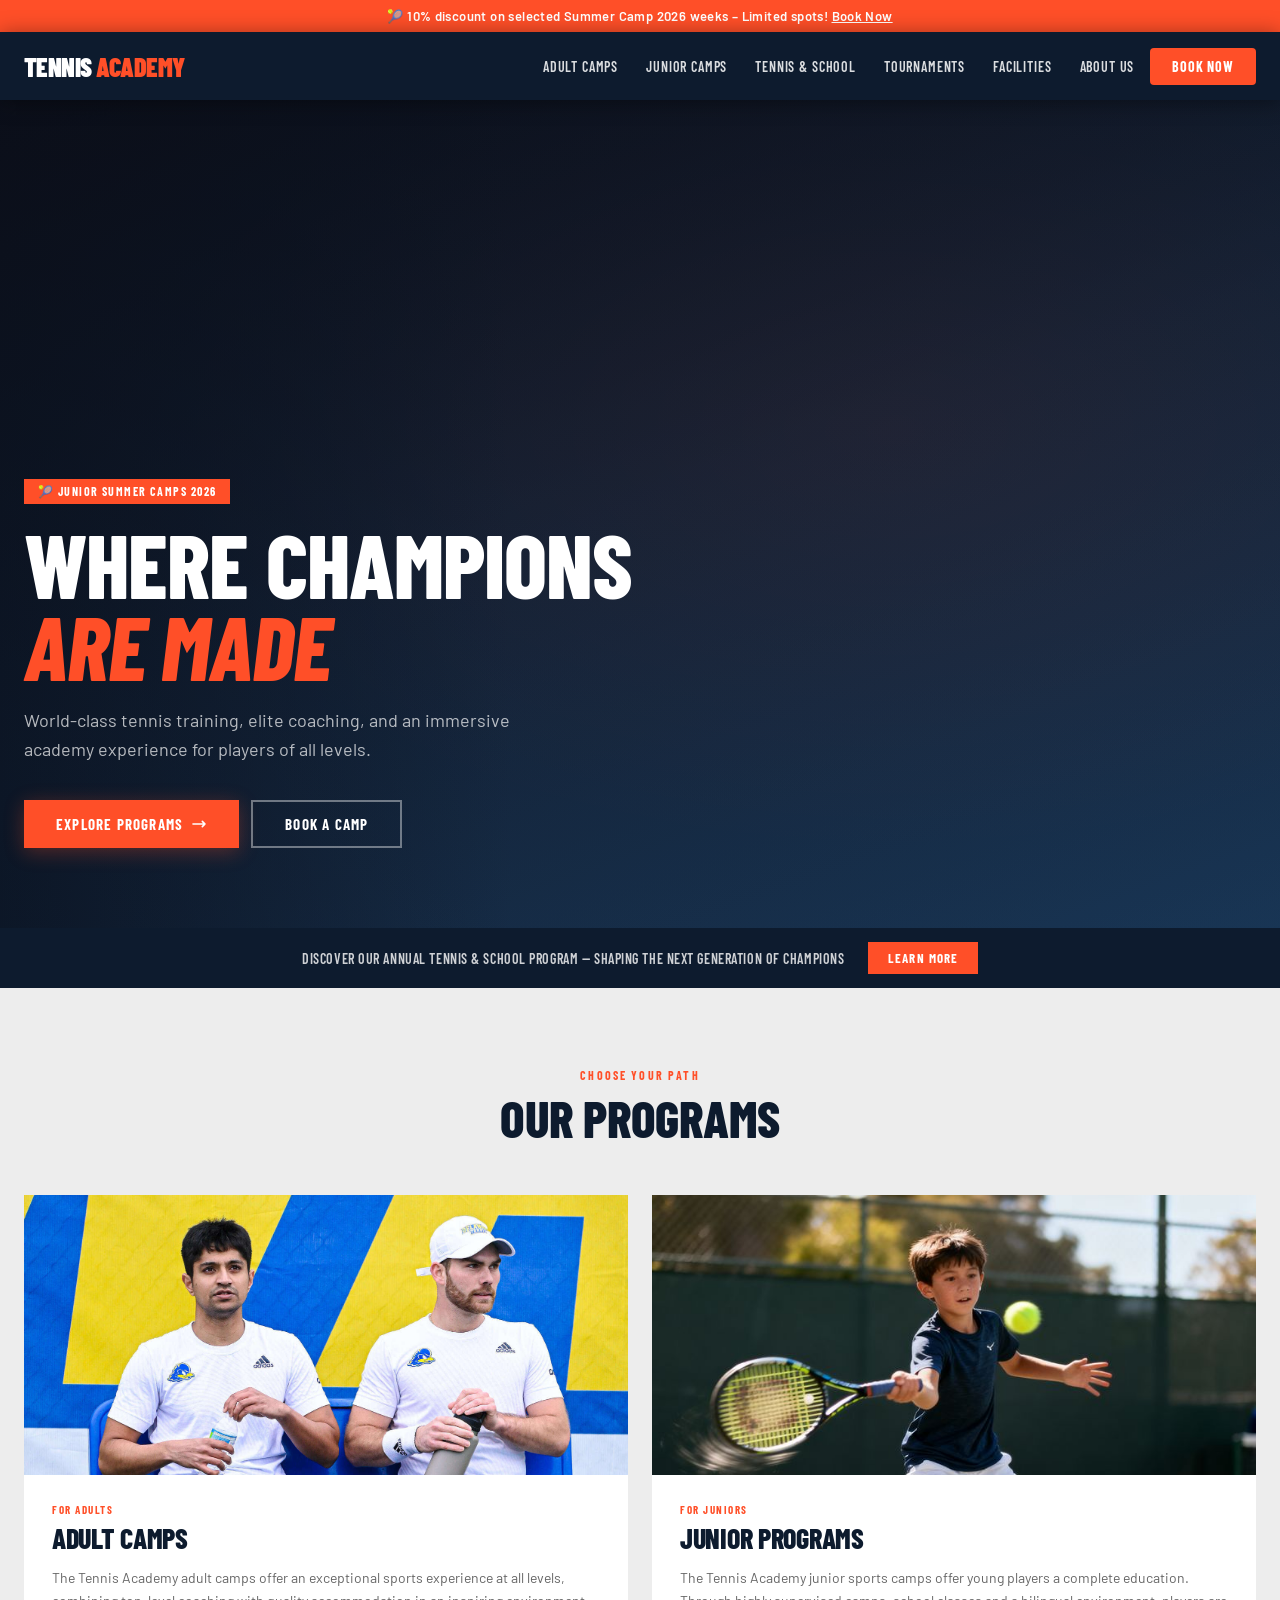
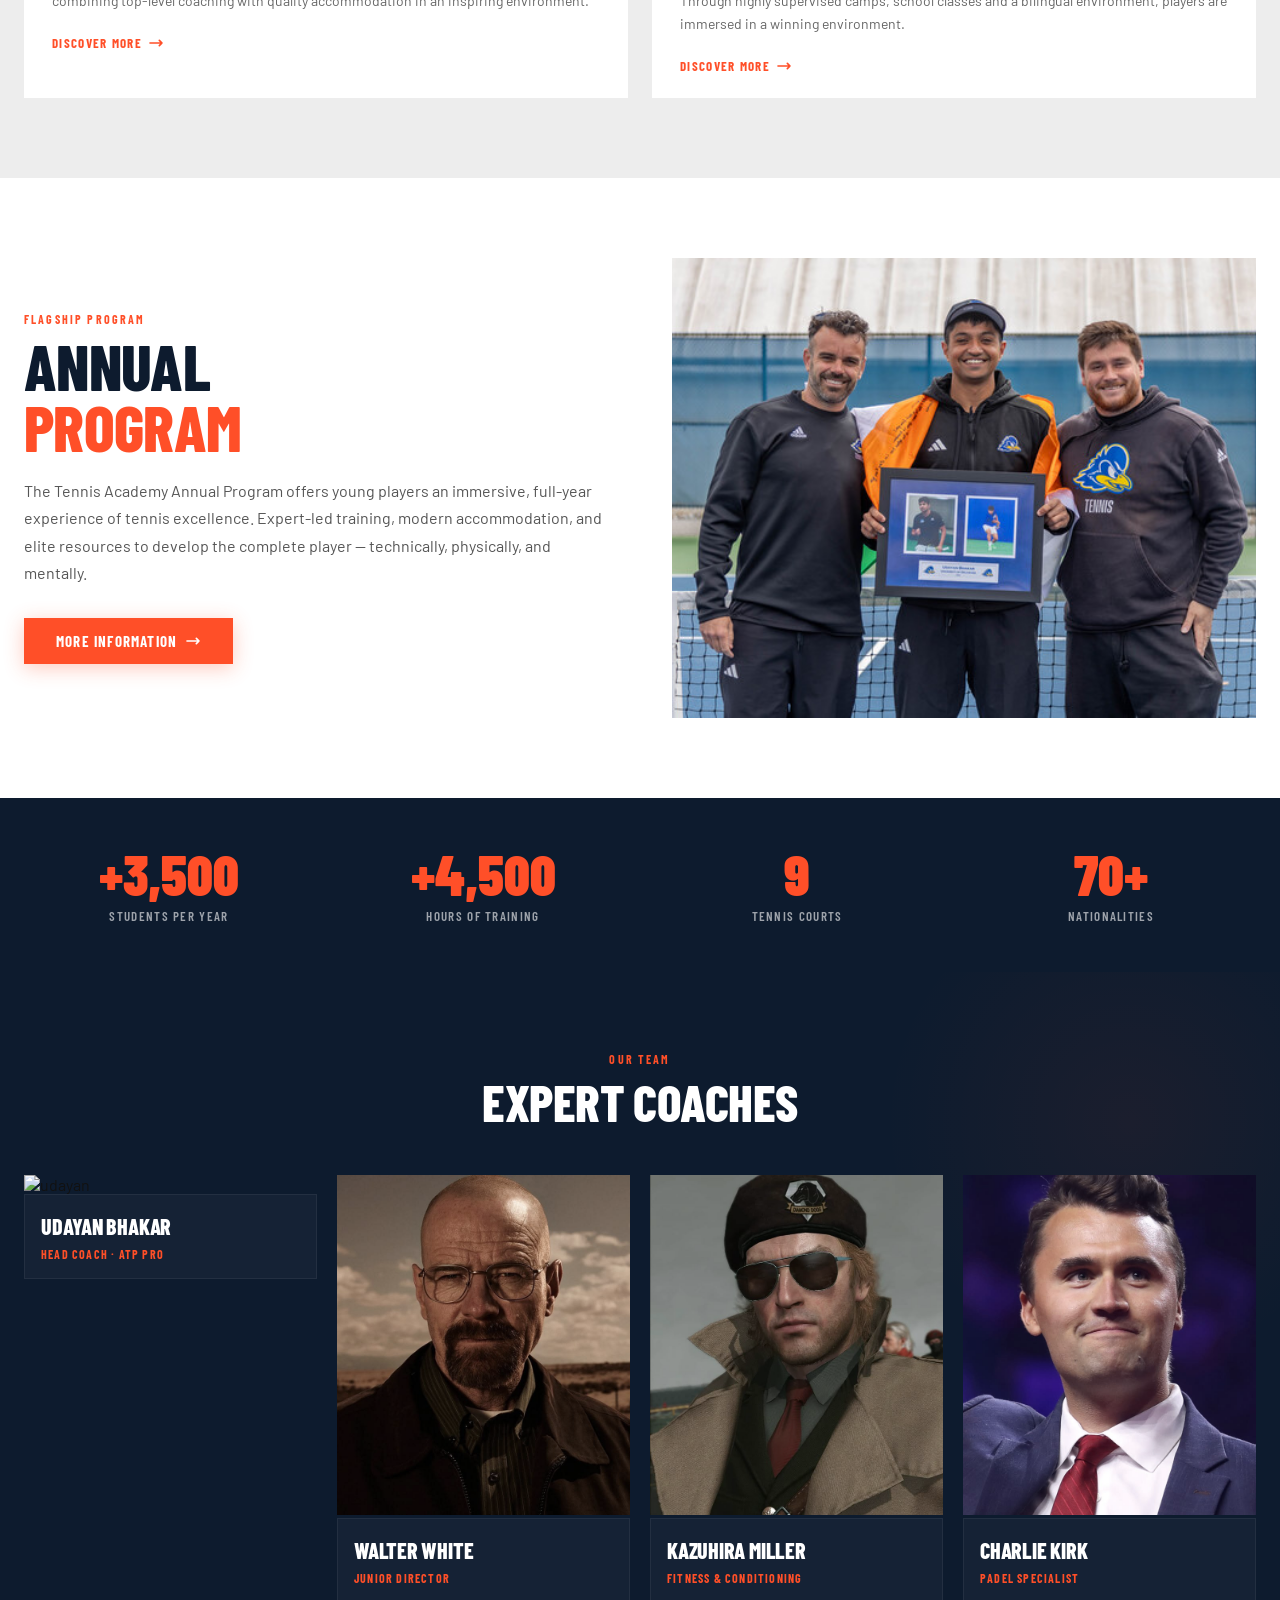
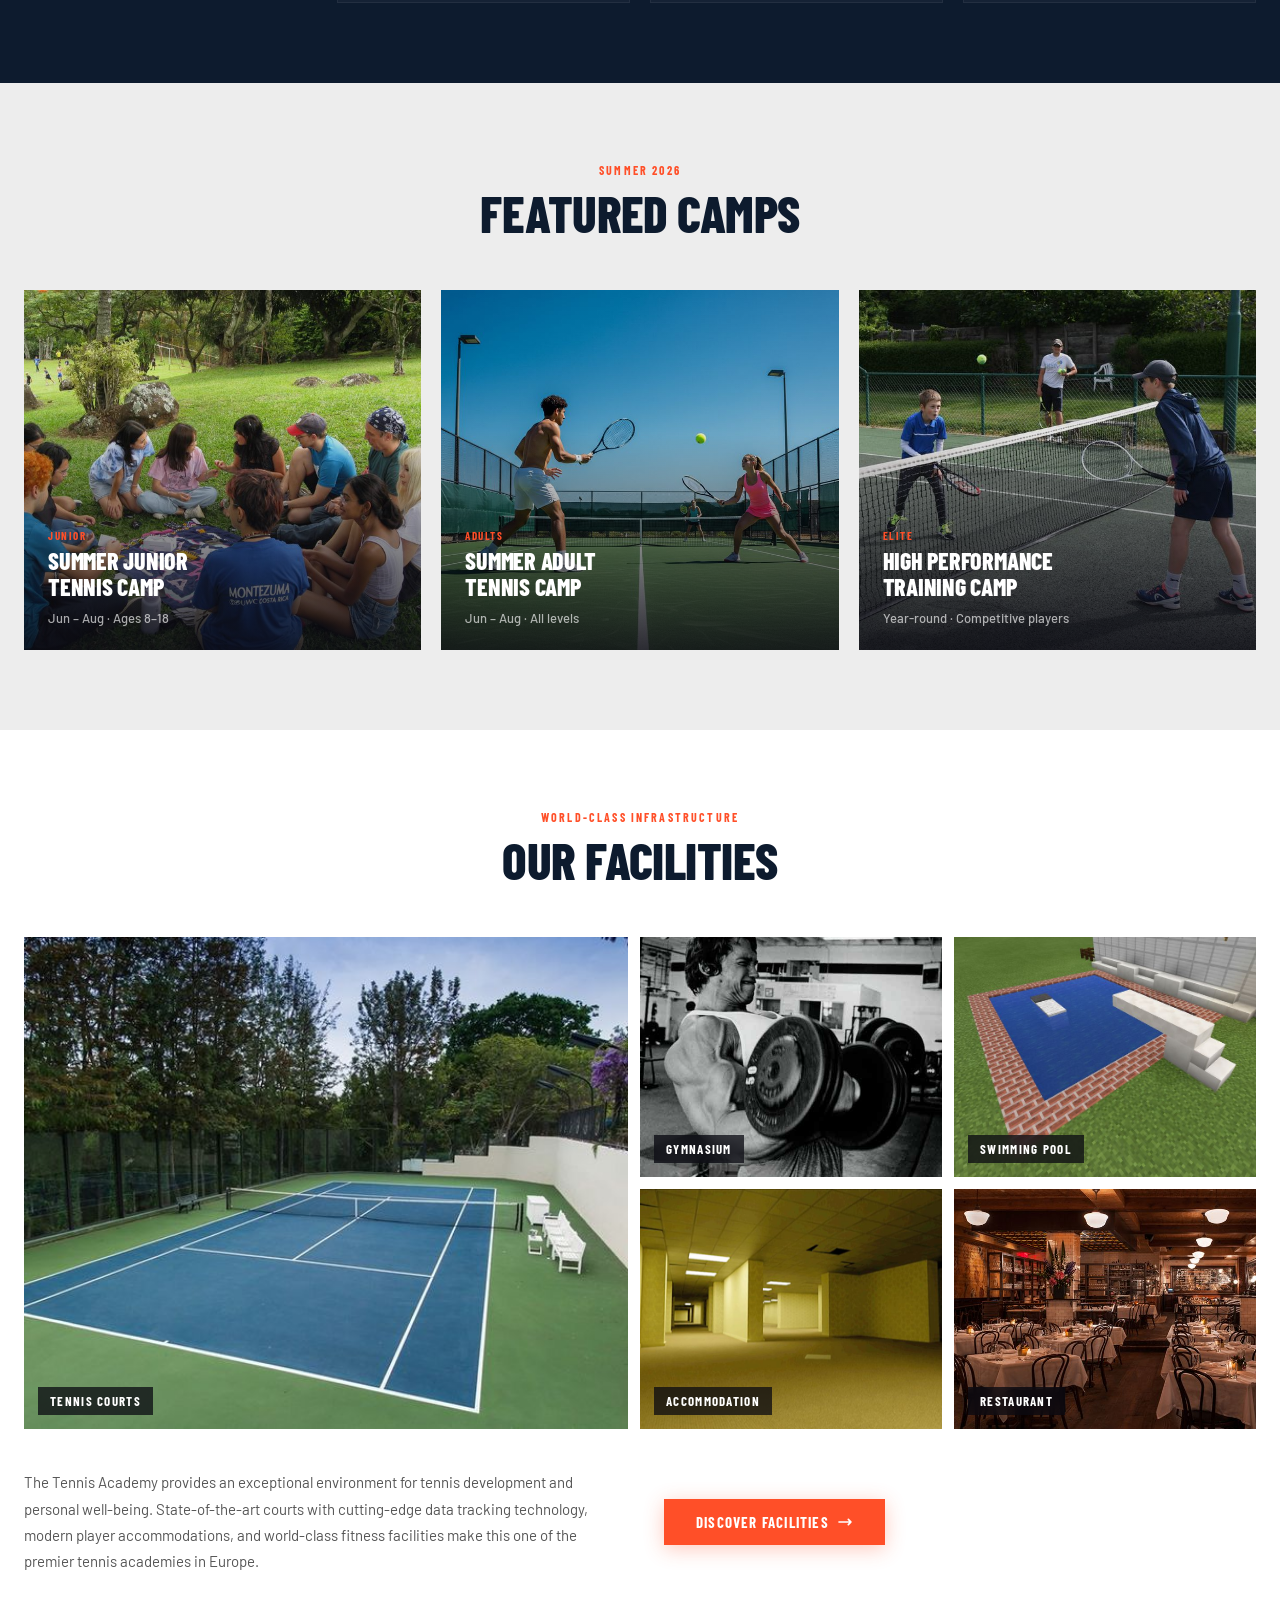
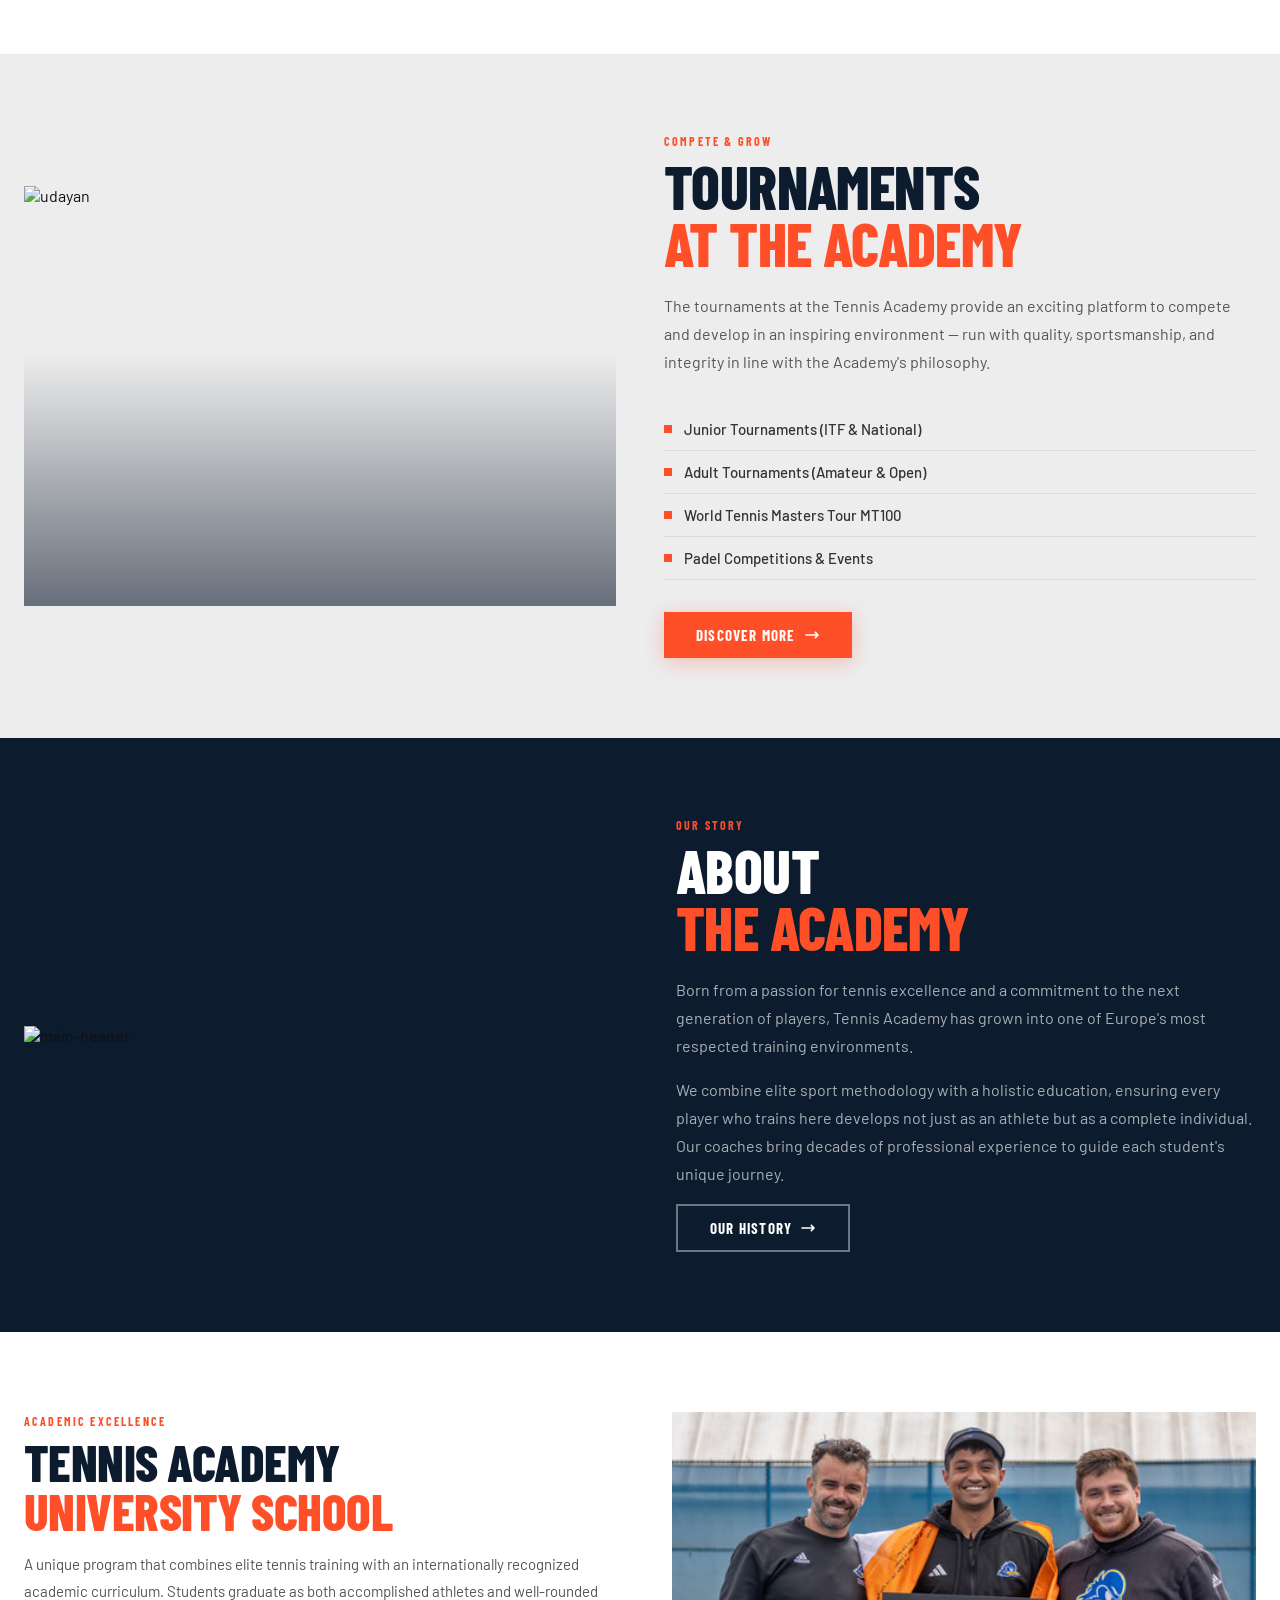
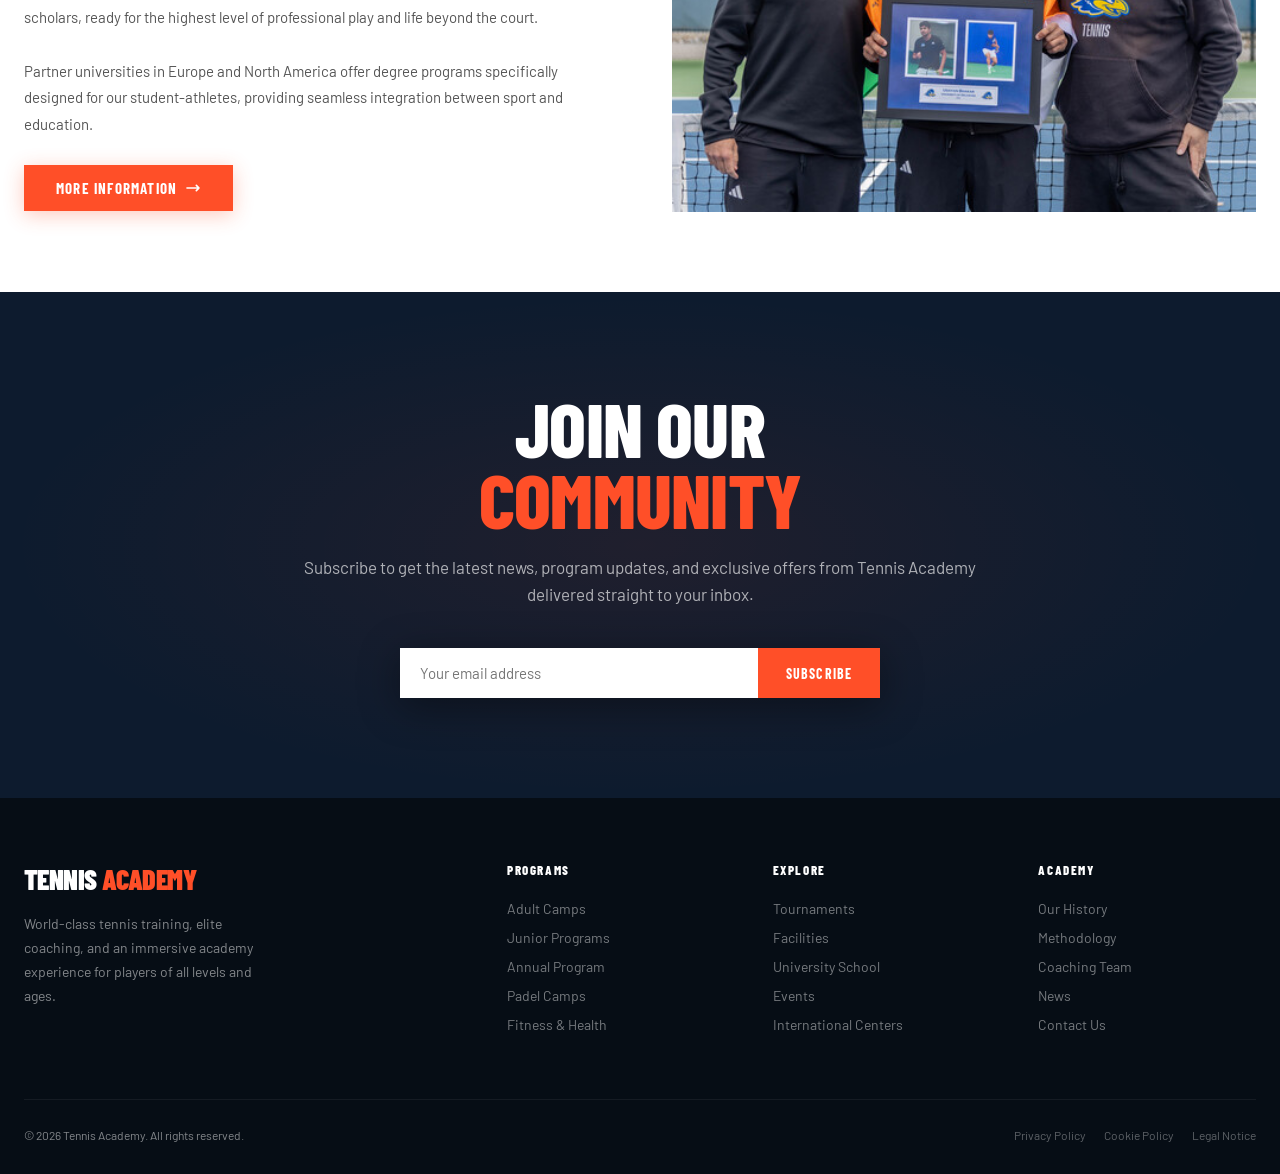
==== commit d1531ee3: "added charlie kirk" ====
--- a/code/index.html
+++ b/code/index.html
@@ -20,7 +20,7 @@
 
 <!-- ─── TOP BAR ─── -->
 <div class="topbar">
-  🎾 10% discount on selected Summer Camp 2026 weeks – Limited spots! <a href="#book">Book Now</a>
+  🎾 10% discount on selected Summer Camp 2026 weeks – Limited spots! <a href="pricing.html">Book Now</a>
 </div>
 
 <!-- ─── NAV ─── -->
@@ -34,7 +34,7 @@
       <a href="#tournaments">Tournaments</a>
       <a href="#facilities">Facilities</a>
       <a href="#about">About Us</a>
-      <a href="#book" class="nav-book">Book Now</a>
+      <a href="pricing.html" class="nav-book">Book Now</a>
     </div>
     <div class="hamburger">
       <span></span><span></span><span></span>
@@ -62,7 +62,7 @@
         Explore Programs
         <svg width="16" height="16" fill="none" viewBox="0 0 24 24" stroke="currentColor" stroke-width="2.5"><path stroke-linecap="round" stroke-linejoin="round" d="M17 8l4 4m0 0l-4 4m4-4H3"/></svg>
       </a>
-      <a href="#book" class="btn-outline">Book a Camp</a>
+      <a href="pricing.html" class="btn-outline">Book a Camp</a>
     </div>
   </div>
 </section>
@@ -186,9 +186,9 @@
         </div>
       </div>
       <div class="player-card">
-        <img loading="lazy" src="../assets/coach-2.jpg" alt="coach-2">
+        <img loading="lazy" src="../assets/charlie-kirk.jpg" alt="coach-2">
         <div class="player-card-body">
-          <h4 class="player-name">Generic Coach</h4>
+          <h4 class="player-name">Charlie Kirk</h4>
           <span class="player-role">Padel Specialist</span>
         </div>
       </div>
@@ -402,4 +402,4 @@
 <script src="main.js"></script>
 
 </body>
-</html>+</html></html>
